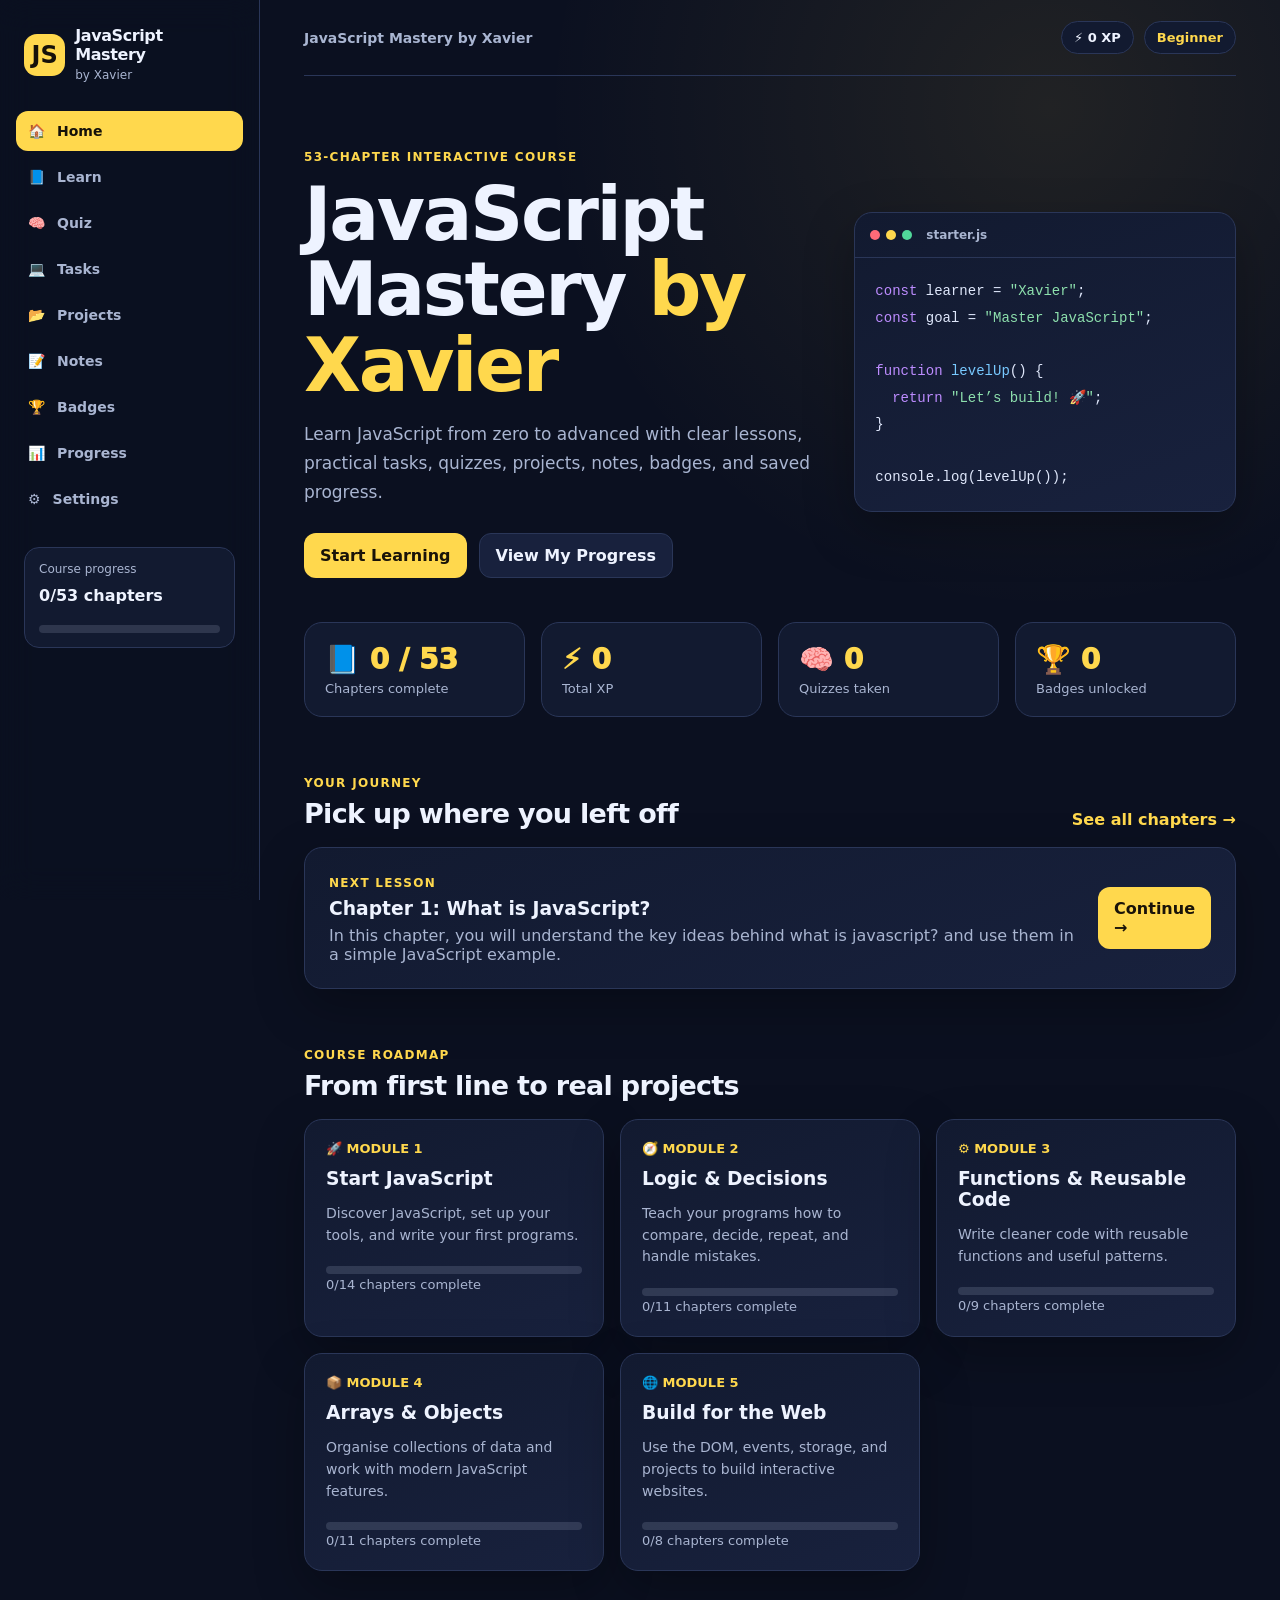
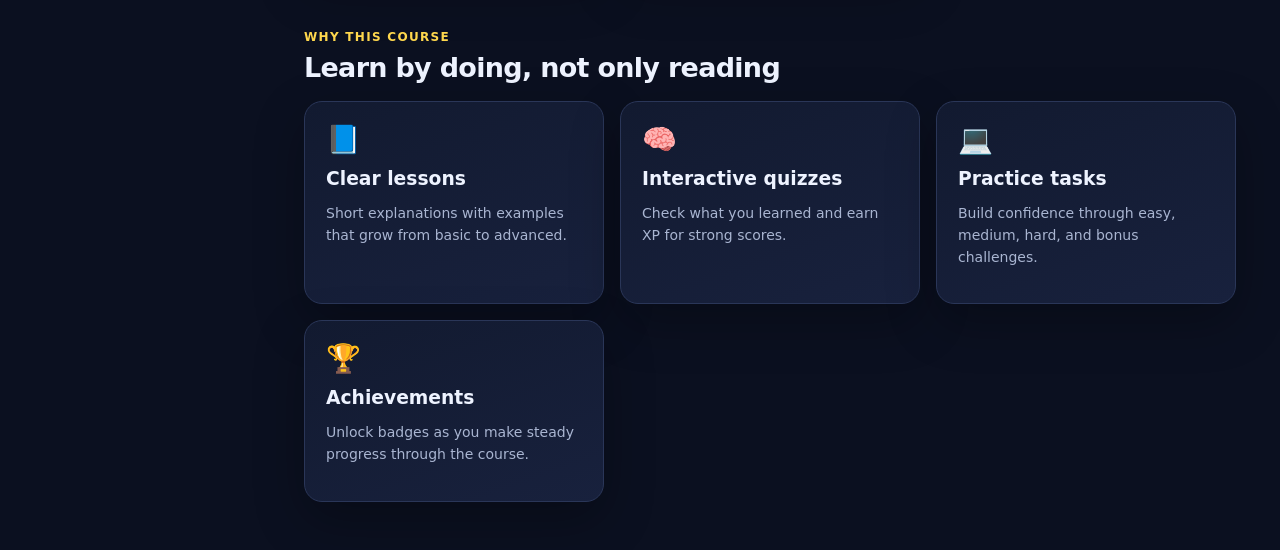
==== index.html @ aa737373 "Initial upload: JavaScript Mastery by Mr Xavier" ====
<!doctype html>
<html lang="en">
<head>
  <meta charset="utf-8" />
  <meta name="viewport" content="width=device-width, initial-scale=1" />
  <meta name="theme-color" content="#0b1020" />
  <title>JavaScript Mastery by Xavier</title>
  <link rel="stylesheet" href="css/style.css" />
<link rel="manifest" href="manifest.webmanifest"/><meta name="application-name" content="JavaScript Mastery by Xavier"/><meta name="apple-mobile-web-app-capable" content="yes"/><meta name="apple-mobile-web-app-title" content="JS Mastery"/><link rel="apple-touch-icon" href="assets/icons/icon-192.png"/></head>
<body data-page="home">
  <div class="app-shell">
    <aside class="sidebar" id="sidebar"></aside>
    <main class="main-content">
      <header class="topbar" id="topbar"></header>
      <section class="hero hero-home">
        <div>
          <span class="eyebrow">53-CHAPTER INTERACTIVE COURSE</span>
          <h1>JavaScript Mastery <span>by Xavier</span></h1>
          <p>Learn JavaScript from zero to advanced with clear lessons, practical tasks, quizzes, projects, notes, badges, and saved progress.</p>
          <div class="hero-actions">
            <a class="btn btn-primary" href="learn.html">Start Learning</a>
            <a class="btn btn-secondary" href="progress.html">View My Progress</a>
          </div>
        </div>
        <div class="hero-card code-visual" aria-label="JavaScript code illustration">
          <div class="code-top"><span></span><span></span><span></span><b>starter.js</b></div>
          <pre><code><em>const</em> learner = <strong>"Xavier"</strong>;
<em>const</em> goal = <strong>"Master JavaScript"</strong>;

<em>function</em> <mark>levelUp</mark>() {
  <em>return</em> <strong>"Let’s build! 🚀"</strong>;
}

console.log(levelUp());</code></pre>
        </div>
      </section>

      <section class="stats-grid" id="homeStats"></section>

      <section class="section-heading">
        <div><span class="eyebrow">YOUR JOURNEY</span><h2>Pick up where you left off</h2></div>
        <a class="text-link" href="learn.html">See all chapters →</a>
      </section>
      <section class="continue-card" id="continueCard"></section>

      <section class="section-heading">
        <div><span class="eyebrow">COURSE ROADMAP</span><h2>From first line to real projects</h2></div>
      </section>
      <section class="module-grid" id="moduleGrid"></section>

      <section class="section-heading">
        <div><span class="eyebrow">WHY THIS COURSE</span><h2>Learn by doing, not only reading</h2></div>
      </section>
      <section class="feature-grid">
        <article class="feature-card"><div class="feature-icon">📘</div><h3>Clear lessons</h3><p>Short explanations with examples that grow from basic to advanced.</p></article>
        <article class="feature-card"><div class="feature-icon">🧠</div><h3>Interactive quizzes</h3><p>Check what you learned and earn XP for strong scores.</p></article>
        <article class="feature-card"><div class="feature-icon">💻</div><h3>Practice tasks</h3><p>Build confidence through easy, medium, hard, and bonus challenges.</p></article>
        <article class="feature-card"><div class="feature-icon">🏆</div><h3>Achievements</h3><p>Unlock badges as you make steady progress through the course.</p></article>
      </section>
    </main>
  </div>
  <nav class="mobile-nav" id="mobileNav"></nav>
  <script src="js/course-data.js"></script>
  <script src="js/app.js"></script>
</body>
</html>
---- css/style.css ----
:root{--bg:#0b1020;--surface:#121a30;--surface-2:#18213d;--border:#2a3658;--text:#eef3ff;--muted:#a9b5d1;--accent:#ffd84d;--accent-2:#f6b400;--success:#51d89a;--danger:#ff6a78;--shadow:0 18px 50px rgba(0,0,0,.28);--radius:18px;--sidebar:260px}body.light{--bg:#f4f7fc;--surface:#fff;--surface-2:#edf2ff;--border:#d7deef;--text:#17203b;--muted:#5f6c86;--accent:#d89700;--accent-2:#a96f00;--shadow:0 18px 50px rgba(35,48,82,.12)}*{box-sizing:border-box}html{scroll-behavior:smooth}body{margin:0;background:radial-gradient(circle at 82% 5%,rgba(255,216,77,.09),transparent 22%),var(--bg);color:var(--text);font-family:Inter,ui-sans-serif,system-ui,-apple-system,BlinkMacSystemFont,"Segoe UI",sans-serif;min-height:100vh}a{color:inherit;text-decoration:none}button,input,textarea,select{font:inherit}.app-shell{display:flex;min-height:100vh}.sidebar{width:var(--sidebar);position:fixed;inset:0 auto 0 0;padding:26px 16px;border-right:1px solid var(--border);background:rgba(11,16,32,.88);backdrop-filter:blur(16px);z-index:10}body.light .sidebar{background:rgba(255,255,255,.9)}.brand{display:flex;align-items:center;gap:10px;margin:0 8px 28px}.brand-mark{height:42px;width:42px;border-radius:13px;background:var(--accent);display:grid;place-items:center;color:#15110a;font-size:24px;font-weight:900}.brand-text strong{display:block;letter-spacing:-.4px}.brand-text small{color:var(--muted);font-size:12px}.side-nav{display:grid;gap:6px}.side-nav a{display:flex;gap:12px;align-items:center;color:var(--muted);padding:12px;border-radius:12px;font-size:14px;font-weight:700}.side-nav a.active,.side-nav a:hover{color:#15110a;background:var(--accent)}.side-progress{margin:28px 8px 0;padding:14px;border:1px solid var(--border);border-radius:15px;background:var(--surface)}.side-progress p{margin:0 0 10px;font-size:12px;color:var(--muted)}.main-content{width:calc(100% - var(--sidebar));margin-left:var(--sidebar);padding:0 44px 48px;max-width:1600px}.topbar{height:76px;display:flex;justify-content:space-between;align-items:center;border-bottom:1px solid var(--border)}.topbar-left{display:flex;gap:10px;align-items:center}.menu-btn{display:none}.page-title{font-weight:800;color:var(--muted);font-size:14px}.topbar-right{display:flex;align-items:center;gap:10px}.xp-chip,.level-chip{border:1px solid var(--border);background:var(--surface);border-radius:999px;padding:8px 12px;font-size:13px;font-weight:800}.level-chip{color:var(--accent)}.hero{display:grid;grid-template-columns:1.15fr .85fr;gap:34px;align-items:center;padding:70px 0 44px}.eyebrow{color:var(--accent);font-size:12px;font-weight:900;letter-spacing:1.3px}.hero h1,.page-heading h1{font-size:clamp(38px,6vw,74px);line-height:1.02;letter-spacing:-2.4px;margin:12px 0 16px}.hero h1 span{color:var(--accent)}.hero p,.page-heading p{max-width:700px;font-size:17px;line-height:1.7;color:var(--muted)}.hero-actions{display:flex;gap:12px;flex-wrap:wrap;margin-top:26px}.btn{border:0;border-radius:12px;cursor:pointer;padding:12px 16px;font-weight:900;display:inline-flex;justify-content:center;align-items:center;gap:8px;transition:transform .15s ease,opacity .15s ease}.btn:hover{transform:translateY(-2px)}.btn-primary{background:var(--accent);color:#191309}.btn-secondary{background:var(--surface-2);border:1px solid var(--border);color:var(--text)}.btn-danger{background:var(--danger);color:#fff}.btn-disabled{background:var(--surface-2);color:var(--muted);cursor:not-allowed}.code-visual{overflow:hidden}.hero-card,.continue-card,.feature-card,.module-card,.task-card,.project-card,.notes-card,.settings-card,.badge-card,.quiz-card,.quiz-picker,.chapter-panel,.lesson-panel,.level-banner,.progress-card{background:linear-gradient(160deg,var(--surface),var(--surface-2));border:1px solid var(--border);box-shadow:var(--shadow);border-radius:var(--radius)}.code-top{display:flex;align-items:center;gap:6px;padding:15px;border-bottom:1px solid var(--border);color:var(--muted);font-size:12px}.code-top span{width:10px;height:10px;border-radius:50%;background:#ff6a78}.code-top span:nth-child(2){background:#ffd84d}.code-top span:nth-child(3){background:#51d89a}.code-top b{margin-left:8px}.code-visual pre{padding:20px;margin:0;overflow:auto;font:14px/1.9 ui-monospace,SFMono-Regular,Menlo,Consolas,monospace;color:#dfe7fb}.code-visual em{color:#bd8cff;font-style:normal}.code-visual strong{color:#8de0ad;font-weight:500}.code-visual mark{color:#78c9ff;background:none}.stats-grid{display:grid;grid-template-columns:repeat(4,1fr);gap:16px}.stat-card{padding:20px;background:var(--surface);border:1px solid var(--border);border-radius:var(--radius)}.stat-card .number{font-size:28px;font-weight:950;color:var(--accent)}.stat-card p{color:var(--muted);margin:5px 0 0;font-size:13px}.section-heading{display:flex;justify-content:space-between;align-items:end;margin:55px 0 18px;gap:12px}.section-heading h2{margin:7px 0 0;font-size:27px;letter-spacing:-.7px}.text-link{color:var(--accent);font-weight:800}.continue-card{padding:24px;display:flex;justify-content:space-between;gap:22px;align-items:center}.continue-card h3{margin:7px 0}.continue-card p{margin:0;color:var(--muted)}.module-grid,.feature-grid,.project-grid,.task-grid,.badge-grid{display:grid;grid-template-columns:repeat(3,1fr);gap:16px}.module-card,.feature-card,.project-card,.task-card,.badge-card{padding:21px}.module-card{display:block;min-height:210px}.module-number{font-size:13px;color:var(--accent);font-weight:900}.module-card h3,.feature-card h3,.project-card h3,.task-card h3,.badge-card h3{margin:12px 0 8px}.module-card p,.feature-card p,.project-card p,.task-card p,.badge-card p{color:var(--muted);font-size:14px;line-height:1.55}.module-progress{height:8px;background:rgba(169,181,209,.18);border-radius:999px;overflow:hidden;margin-top:20px}.module-progress>span,.progress-bar>span{height:100%;display:block;border-radius:inherit;background:var(--accent)}.feature-icon{font-size:28px}.page-heading{padding:46px 0 20px}.page-heading h1{font-size:clamp(34px,4.7vw,60px)}.learn-layout{display:grid;grid-template-columns:310px minmax(0,1fr);gap:18px}.chapter-panel{padding:12px;align-self:start;position:sticky;top:18px;max-height:calc(100vh - 38px);overflow:auto}.search-wrap input,.task-controls select,select,input,textarea{border:1px solid var(--border);background:var(--bg);color:var(--text);border-radius:10px;padding:11px;width:100%;outline:none}.chapter-list{display:grid;gap:5px;margin-top:12px}.chapter-item{padding:10px;border-radius:10px;cursor:pointer;color:var(--muted);font-size:13px;font-weight:700}.chapter-item:hover,.chapter-item.active{background:var(--accent);color:#181208}.chapter-item .chapter-no{font-size:11px;opacity:.75;margin-right:6px}.lesson-panel{padding:28px;min-width:0}.lesson-meta{display:flex;gap:8px;flex-wrap:wrap}.pill{font-size:12px;border:1px solid var(--border);padding:5px 9px;border-radius:999px;color:var(--muted)}.lesson-panel h1{font-size:clamp(30px,4vw,48px);margin:14px 0}.lesson-panel h2{font-size:21px;margin-top:30px}.lesson-panel p,.lesson-panel li{color:var(--muted);line-height:1.7}.lesson-panel code{background:var(--bg);padding:2px 6px;border-radius:5px;color:var(--accent)}.lesson-code{background:#0a0f1f;border:1px solid var(--border);padding:18px;border-radius:14px;overflow:auto;color:#dfe7fb;font:14px/1.8 ui-monospace,SFMono-Regular,Menlo,Consolas,monospace}.lesson-actions{display:flex;gap:10px;flex-wrap:wrap;margin-top:28px}.quiz-layout{display:grid;grid-template-columns:280px minmax(0,1fr);gap:18px}.quiz-picker{padding:12px;align-self:start}.quiz-picker button{width:100%;border:0;background:transparent;color:var(--muted);text-align:left;padding:12px;border-radius:9px;cursor:pointer;font-weight:800}.quiz-picker button.active,.quiz-picker button:hover{background:var(--accent);color:#171207}.quiz-card{padding:28px;min-height:440px}.question-count{color:var(--accent);font-weight:900}.quiz-options{display:grid;gap:11px;margin:26px 0}.quiz-option{width:100%;text-align:left;border:1px solid var(--border);background:var(--bg);padding:15px;border-radius:12px;color:var(--text);cursor:pointer;font-weight:700}.quiz-option.selected{border-color:var(--accent);background:rgba(255,216,77,.12)}.quiz-option.correct{border-color:var(--success);background:rgba(81,216,154,.12)}.quiz-option.wrong{border-color:var(--danger);background:rgba(255,106,120,.12)}.task-controls{display:flex;gap:12px;margin:18px 0}.task-controls select{max-width:250px}.task-card{display:flex;flex-direction:column}.task-top{display:flex;justify-content:space-between;gap:10px;align-items:center}.difficulty{font-size:11px;font-weight:900;padding:5px 8px;border-radius:999px;background:var(--surface-2);color:var(--accent)}.task-card .hint{display:none;margin-top:10px;padding:10px;border-radius:9px;background:rgba(255,216,77,.09);font-size:13px;color:var(--muted)}.task-card .hint.show{display:block}.task-actions{display:flex;gap:8px;flex-wrap:wrap;margin-top:auto;padding-top:16px}.project-meta{display:flex;gap:7px;flex-wrap:wrap}.project-card.done{border-color:var(--success)}.notes-card{max-width:900px;padding:26px;display:grid;gap:10px}.notes-card textarea{min-height:370px;resize:vertical;line-height:1.65}.notes-actions{display:flex;justify-content:space-between;align-items:center;gap:12px}.muted{color:var(--muted);font-size:13px}.level-banner{padding:28px;margin:10px 0 20px}.level-banner h2{margin:0 0 8px}.badge-card{position:relative}.badge-card .badge-icon{font-size:38px}.badge-card.locked{opacity:.48;filter:grayscale(1)}.badge-status{position:absolute;right:14px;top:14px;font-size:12px;font-weight:900;color:var(--accent)}.progress-summary{display:grid;grid-template-columns:repeat(4,1fr);gap:16px}.progress-card{padding:20px}.progress-card h3{margin:0;font-size:13px;color:var(--muted)}.progress-card strong{display:block;font-size:31px;margin-top:8px;color:var(--accent)}.module-progress-list{display:grid;gap:14px}.module-progress-row{padding:18px;background:var(--surface);border:1px solid var(--border);border-radius:14px}.module-progress-row .row-top{display:flex;justify-content:space-between;gap:10px;font-weight:800}.module-progress-row p{color:var(--muted);font-size:13px;margin:6px 0 13px}.settings-grid{display:grid;grid-template-columns:repeat(2,1fr);gap:18px}.settings-card{padding:24px}.settings-card h2{margin-top:0}.settings-card p{color:var(--muted);line-height:1.6}.settings-card.danger{border-color:rgba(255,106,120,.5)}.mobile-nav{display:none}.toast{position:fixed;right:20px;bottom:20px;padding:13px 16px;background:var(--accent);color:#171207;border-radius:12px;font-weight:900;box-shadow:var(--shadow);z-index:100;max-width:300px}.empty-state{padding:30px;text-align:center;color:var(--muted)}

/* Read-aloud controls */
.reader-card{margin:24px 0 30px;padding:18px;border:1px solid rgba(255,216,77,.46);background:linear-gradient(135deg,rgba(255,216,77,.14),rgba(24,33,61,.58));border-radius:16px}.reader-heading{display:flex;align-items:flex-start;justify-content:space-between;gap:14px}.reader-heading>div{display:flex;gap:12px;align-items:flex-start}.reader-icon{display:grid;place-items:center;width:42px;height:42px;border-radius:12px;background:var(--accent);font-size:20px}.reader-heading strong{font-size:17px}.reader-heading p{margin:3px 0 0;font-size:13px!important}.reader-status{font-size:12px;font-weight:800;color:var(--muted);border:1px solid var(--border);background:var(--surface);padding:7px 9px;border-radius:999px;white-space:nowrap}.reader-status.playing{color:var(--success);border-color:rgba(81,216,154,.55)}.reader-status.paused{color:var(--accent)}.reader-status.done{color:var(--success)}.reader-status.error{color:var(--danger);border-color:rgba(255,106,120,.55);white-space:normal}.reader-options{display:grid;grid-template-columns:minmax(180px,1fr) 150px;gap:12px;margin-top:16px}.reader-options label{display:grid;gap:6px;font-size:12px;font-weight:900;color:var(--muted)}.reader-options select{padding:10px}.reader-options .reader-check{grid-column:1/-1;display:flex;align-items:center;gap:9px;color:var(--text);font-weight:700}.reader-check input{width:auto;accent-color:var(--accent)}.reader-actions{display:flex;gap:10px;flex-wrap:wrap;margin-top:16px}.reader-actions button:disabled{opacity:.45;cursor:not-allowed;transform:none}

@media(max-width:1050px){:root{--sidebar:0px}.sidebar{display:none}.main-content{width:100%;margin-left:0;padding:0 24px 90px}.menu-btn{display:block}.hero{grid-template-columns:1fr}.stats-grid,.progress-summary{grid-template-columns:repeat(2,1fr)}.module-grid,.feature-grid,.project-grid,.task-grid,.badge-grid{grid-template-columns:repeat(2,1fr)}.mobile-nav{position:fixed;display:flex;justify-content:space-around;gap:4px;bottom:0;left:0;right:0;padding:8px 7px max(8px,env(safe-area-inset-bottom));background:rgba(11,16,32,.96);backdrop-filter:blur(12px);border-top:1px solid var(--border);z-index:40}.mobile-nav a{font-size:11px;color:var(--muted);display:grid;place-items:center;gap:3px;font-weight:800;padding:4px 7px;border-radius:9px}.mobile-nav a.active{color:#181208;background:var(--accent)}body.light .mobile-nav{background:rgba(255,255,255,.96)}}
@media(max-width:760px){.reader-heading{display:grid;gap:10px}.reader-status{white-space:normal;width:max-content}.reader-options{grid-template-columns:1fr}.reader-options .reader-check{grid-column:auto}.reader-actions .btn{flex:1;min-width:110px}.main-content{padding:0 15px 92px}.topbar{height:65px}.topbar-right .level-chip{display:none}.hero{padding:38px 0 26px;gap:25px}.hero h1,.page-heading h1{letter-spacing:-1.6px}.hero p,.page-heading p{font-size:15px}.stats-grid,.progress-summary,.module-grid,.feature-grid,.project-grid,.task-grid,.badge-grid,.settings-grid{grid-template-columns:1fr}.continue-card{display:block}.continue-card .btn{margin-top:15px}.section-heading{margin-top:38px}.learn-layout,.quiz-layout{grid-template-columns:1fr}.chapter-panel{position:static;max-height:none}.chapter-list{max-height:210px;overflow:auto}.lesson-panel,.quiz-card{padding:20px}.task-controls{display:grid;grid-template-columns:1fr}.task-controls select{max-width:none}.page-heading{padding-top:31px}.hero-card{min-width:0}.code-visual pre{font-size:12px}.notes-card{padding:18px}.topbar-right .xp-chip{font-size:12px}.section-heading h2{font-size:23px}.quiz-picker{max-height:200px;overflow:auto}.mobile-nav a:nth-child(n+6){display:none}}
@media(min-width:1600px){.main-content{padding-left:70px;padding-right:70px}.hero{min-height:500px}}@media(prefers-reduced-motion:reduce){*{scroll-behavior:auto!important;transition:none!important}}
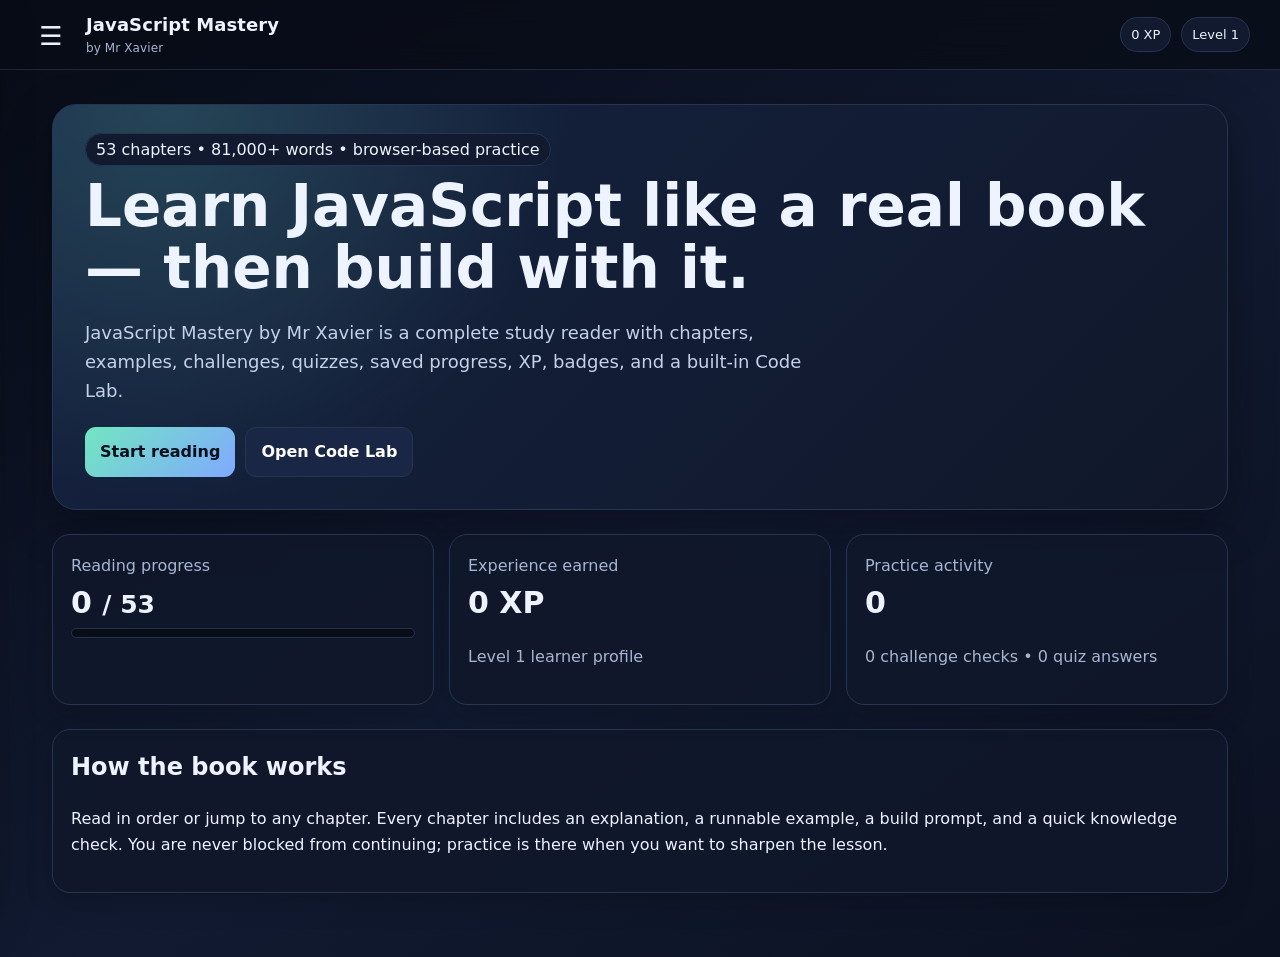
==== commit e793f89f: "Upgrade to full 53 chapter JavaScript book" ====
--- a/index.html
+++ b/index.html
@@ -1,66 +1,40 @@
 <!doctype html>
 <html lang="en">
 <head>
-  <meta charset="utf-8" />
-  <meta name="viewport" content="width=device-width, initial-scale=1" />
-  <meta name="theme-color" content="#0b1020" />
-  <title>JavaScript Mastery by Xavier</title>
-  <link rel="stylesheet" href="css/style.css" />
-<link rel="manifest" href="manifest.webmanifest"/><meta name="application-name" content="JavaScript Mastery by Xavier"/><meta name="apple-mobile-web-app-capable" content="yes"/><meta name="apple-mobile-web-app-title" content="JS Mastery"/><link rel="apple-touch-icon" href="assets/icons/icon-192.png"/></head>
-<body data-page="home">
-  <div class="app-shell">
-    <aside class="sidebar" id="sidebar"></aside>
-    <main class="main-content">
-      <header class="topbar" id="topbar"></header>
-      <section class="hero hero-home">
-        <div>
-          <span class="eyebrow">53-CHAPTER INTERACTIVE COURSE</span>
-          <h1>JavaScript Mastery <span>by Xavier</span></h1>
-          <p>Learn JavaScript from zero to advanced with clear lessons, practical tasks, quizzes, projects, notes, badges, and saved progress.</p>
-          <div class="hero-actions">
-            <a class="btn btn-primary" href="learn.html">Start Learning</a>
-            <a class="btn btn-secondary" href="progress.html">View My Progress</a>
-          </div>
-        </div>
-        <div class="hero-card code-visual" aria-label="JavaScript code illustration">
-          <div class="code-top"><span></span><span></span><span></span><b>starter.js</b></div>
-          <pre><code><em>const</em> learner = <strong>"Xavier"</strong>;
-<em>const</em> goal = <strong>"Master JavaScript"</strong>;
-
-<em>function</em> <mark>levelUp</mark>() {
-  <em>return</em> <strong>"Let’s build! 🚀"</strong>;
-}
-
-console.log(levelUp());</code></pre>
-        </div>
-      </section>
-
-      <section class="stats-grid" id="homeStats"></section>
-
-      <section class="section-heading">
-        <div><span class="eyebrow">YOUR JOURNEY</span><h2>Pick up where you left off</h2></div>
-        <a class="text-link" href="learn.html">See all chapters →</a>
-      </section>
-      <section class="continue-card" id="continueCard"></section>
-
-      <section class="section-heading">
-        <div><span class="eyebrow">COURSE ROADMAP</span><h2>From first line to real projects</h2></div>
-      </section>
-      <section class="module-grid" id="moduleGrid"></section>
-
-      <section class="section-heading">
-        <div><span class="eyebrow">WHY THIS COURSE</span><h2>Learn by doing, not only reading</h2></div>
-      </section>
-      <section class="feature-grid">
-        <article class="feature-card"><div class="feature-icon">📘</div><h3>Clear lessons</h3><p>Short explanations with examples that grow from basic to advanced.</p></article>
-        <article class="feature-card"><div class="feature-icon">🧠</div><h3>Interactive quizzes</h3><p>Check what you learned and earn XP for strong scores.</p></article>
-        <article class="feature-card"><div class="feature-icon">💻</div><h3>Practice tasks</h3><p>Build confidence through easy, medium, hard, and bonus challenges.</p></article>
-        <article class="feature-card"><div class="feature-icon">🏆</div><h3>Achievements</h3><p>Unlock badges as you make steady progress through the course.</p></article>
-      </section>
+  <meta charset="utf-8">
+  <meta name="viewport" content="width=device-width,initial-scale=1">
+  <meta name="theme-color" content="#0b1020">
+  <title>JavaScript Mastery by Mr Xavier</title>
+  <link rel="manifest" href="manifest.webmanifest">
+  <link rel="stylesheet" href="css/styles.css">
+</head>
+<body>
+  <div id="app-shell">
+    <aside id="sidebar" class="sidebar" aria-label="Navigation">
+      <div class="side-head"><div class="brand-mark">JS</div><div><strong>JavaScript Mastery</strong><small>by Mr Xavier</small></div><button class="icon-btn close-side" data-close-sidebar aria-label="Close menu">×</button></div>
+      <nav id="nav">
+        <button data-view="home">⌂ <span>Home</span></button>
+        <button data-view="learn">▤ <span>Learn</span></button>
+        <button data-view="tasks">✓ <span>Tasks</span></button>
+        <button data-view="quizzes">? <span>Quizzes</span></button>
+        <button data-view="lab">⌘ <span>Code Lab</span></button>
+        <button data-view="progress">◔ <span>Progress</span></button>
+        <button data-view="badges">★ <span>Badges</span></button>
+        <button data-view="settings">⚙ <span>Settings</span></button>
+      </nav>
+      <div class="side-foot"><span id="side-xp">0 XP</span><span id="side-read">0/53 read</span></div>
+    </aside>
+    <div id="scrim" data-close-sidebar></div>
+    <main>
+      <header class="topbar">
+        <button id="menu-button" class="icon-btn menu-btn" aria-label="Open navigation">☰</button>
+        <a href="#home" class="top-brand">JavaScript Mastery <span>by Mr Xavier</span></a>
+        <div class="top-stats"><span id="header-xp">0 XP</span><span id="header-level">Level 1</span></div>
+      </header>
+      <section id="view" class="view"></section>
     </main>
   </div>
-  <nav class="mobile-nav" id="mobileNav"></nav>
-  <script src="js/course-data.js"></script>
-  <script src="js/app.js"></script>
+  <script src="js/chapters.js"></script>
+  <script src="js/app.js"></script><script>if("serviceWorker" in navigator) navigator.serviceWorker.register("./service-worker.js");</script>
 </body>
 </html>
--- a/css/styles.css
+++ b/css/styles.css
@@ -0,0 +1,3 @@
+
+:root{--bg:#090d18;--panel:#10172a;--panel2:#151f36;--line:#273452;--text:#edf3ff;--muted:#a7b5d3;--accent:#72e6c1;--accent2:#80a9ff;--danger:#ff7a92;--shadow:0 16px 45px rgba(0,0,0,.34)}
+*{box-sizing:border-box}html{scroll-behavior:smooth}body{margin:0;background:linear-gradient(145deg,#080c17,#111a31 55%,#0b1120);color:var(--text);font:16px/1.62 Inter,ui-sans-serif,system-ui,-apple-system,Segoe UI,Roboto,Arial,sans-serif;min-height:100vh}button,input,textarea,select{font:inherit}button{color:inherit}.sidebar{position:fixed;z-index:30;left:0;top:0;bottom:0;width:292px;padding:18px 14px;background:rgba(12,18,34,.98);border-right:1px solid var(--line);box-shadow:var(--shadow);transform:translateX(-105%);transition:transform .24s ease}.sidebar.open{transform:translateX(0)}#scrim{position:fixed;inset:0;background:rgba(0,0,0,.55);z-index:20;opacity:0;pointer-events:none;transition:.2s}#scrim.show{opacity:1;pointer-events:auto}main{min-height:100vh}.topbar{height:70px;display:flex;align-items:center;gap:14px;padding:0 max(18px,calc((100vw - 1220px)/2));border-bottom:1px solid rgba(135,159,211,.18);position:sticky;top:0;z-index:10;background:rgba(9,13,24,.82);backdrop-filter:blur(14px)}.icon-btn{border:0;background:transparent;cursor:pointer;border-radius:12px;width:42px;height:42px;font-size:25px;display:grid;place-items:center}.icon-btn:hover{background:#1c2947}.menu-btn{font-size:26px}.top-brand{font-weight:800;font-size:18px;text-decoration:none;color:var(--text);letter-spacing:.1px}.top-brand span,.side-head small{display:block;font-size:12px;color:var(--muted);font-weight:500}.top-stats{margin-left:auto;display:flex;gap:10px;font-size:13px}.top-stats span,.pill{padding:6px 10px;border:1px solid var(--line);background:#111a2e;border-radius:999px}.view{max-width:1220px;margin:0 auto;padding:34px 22px 64px}.side-head{display:flex;align-items:center;gap:10px;padding:4px 4px 20px;border-bottom:1px solid var(--line)}.brand-mark{display:grid;place-items:center;width:40px;height:40px;border-radius:12px;background:linear-gradient(145deg,var(--accent2),var(--accent));color:#06111d;font-weight:1000}.close-side{margin-left:auto}nav{display:grid;gap:6px;padding:18px 0}nav button{border:0;background:transparent;padding:12px;border-radius:10px;text-align:left;cursor:pointer;font-weight:700;color:#dbe6ff}nav button:hover,nav button.active{background:linear-gradient(90deg,rgba(114,230,193,.18),rgba(128,169,255,.12));color:white}.side-foot{position:absolute;left:18px;right:18px;bottom:18px;display:flex;justify-content:space-between;color:var(--muted);font-size:12px}.hero{padding:32px;border-radius:24px;background:radial-gradient(circle at 10% 0%,rgba(114,230,193,.18),transparent 35%),linear-gradient(135deg,#152342,#101729);border:1px solid var(--line);box-shadow:var(--shadow)}.hero h1{font-size:clamp(30px,5vw,58px);line-height:1.08;margin:.2em 0}.hero p{max-width:760px;color:#c4d1e9;font-size:18px}.hero-actions,.button-row{display:flex;gap:10px;flex-wrap:wrap;margin-top:22px}.btn{border:1px solid var(--line);background:#1a2645;color:#fff;padding:11px 15px;border-radius:11px;cursor:pointer;font-weight:750}.btn:hover{filter:brightness(1.12)}.btn.primary{border:0;background:linear-gradient(135deg,var(--accent),var(--accent2));color:#07101c}.btn.warn{background:#3a2030;border-color:#6b3951}.grid{display:grid;grid-template-columns:repeat(auto-fit,minmax(225px,1fr));gap:15px;margin-top:24px}.card{background:rgba(16,23,42,.84);border:1px solid var(--line);border-radius:18px;padding:18px;box-shadow:0 10px 28px rgba(0,0,0,.16)}.card h2,.card h3{margin-top:0}.stat{font-size:30px;font-weight:900}.muted{color:var(--muted)}.section-title{font-size:28px;margin:0 0 4px}.chapter-list{display:grid;grid-template-columns:repeat(auto-fit,minmax(265px,1fr));gap:12px}.chapter-card{padding:16px;border:1px solid var(--line);background:#10182c;border-radius:16px;cursor:pointer;text-align:left;color:var(--text)}.chapter-card:hover{transform:translateY(-2px);border-color:#6686c9}.chapter-card .tiny{color:var(--muted);font-size:13px}.chapter-card.read{border-color:#4cae91;background:linear-gradient(145deg,#112b2c,#112039)}.reader-layout{display:grid;grid-template-columns:minmax(0,1fr) 280px;gap:20px}.article{background:rgba(16,23,42,.88);border:1px solid var(--line);border-radius:20px;padding:clamp(20px,4vw,42px)}.article h1{font-size:clamp(28px,4vw,44px);line-height:1.18;margin:0 0 8px}.article h3{margin-top:34px;color:#bcd0ff}.article p{color:#d7e1f3;white-space:pre-line}.article code,.output{font-family:ui-monospace,SFMono-Regular,Menlo,Consolas,monospace}.article pre{overflow:auto;padding:16px;border-radius:14px;background:#070b14;border:1px solid #253653;color:#b8ffdf}.reader-aside{position:sticky;top:90px;height:max-content}.progressbar{height:10px;background:#080d17;border-radius:999px;overflow:hidden;border:1px solid #243250}.progressbar i{display:block;height:100%;background:linear-gradient(90deg,var(--accent),var(--accent2));border-radius:inherit}.challenge{margin-top:28px;border:1px solid #38537d;border-radius:16px;padding:18px;background:linear-gradient(145deg,#11213a,#10192b)}.editor{min-height:170px;width:100%;resize:vertical;background:#070b14;color:#d7ffe9;border:1px solid #304669;border-radius:12px;padding:14px;font:14px/1.55 ui-monospace,SFMono-Regular,Menlo,Consolas,monospace}.output{margin-top:10px;min-height:66px;padding:13px;white-space:pre-wrap;background:#070b14;border:1px solid #263654;border-radius:12px;color:#c5d4ee}.good{color:var(--accent)}.bad{color:var(--danger)}.quiz-option{display:block;width:100%;text-align:left;border:1px solid var(--line);background:#121c31;border-radius:10px;padding:10px;margin:8px 0;cursor:pointer}.quiz-option:hover{background:#1a2743}.lab-grid{display:grid;grid-template-columns:minmax(0,1fr) minmax(250px,.65fr);gap:18px}.lab-help ul{padding-left:20px}.notice{padding:13px;border-left:3px solid var(--accent2);background:#111d36;border-radius:10px;color:#c8d7f5}.badge{padding:14px;border-radius:16px;border:1px solid var(--line);background:#101b31}.badge.locked{opacity:.52;filter:grayscale(.7)}.settings-row{display:flex;align-items:center;justify-content:space-between;gap:12px;padding:12px 0;border-bottom:1px solid var(--line)}@media(max-width:800px){.view{padding:22px 14px 48px}.topbar{padding:0 14px}.top-stats span:last-child{display:none}.reader-layout,.lab-grid{grid-template-columns:1fr}.reader-aside{position:static}.hero{padding:24px}.article{padding:22px}}
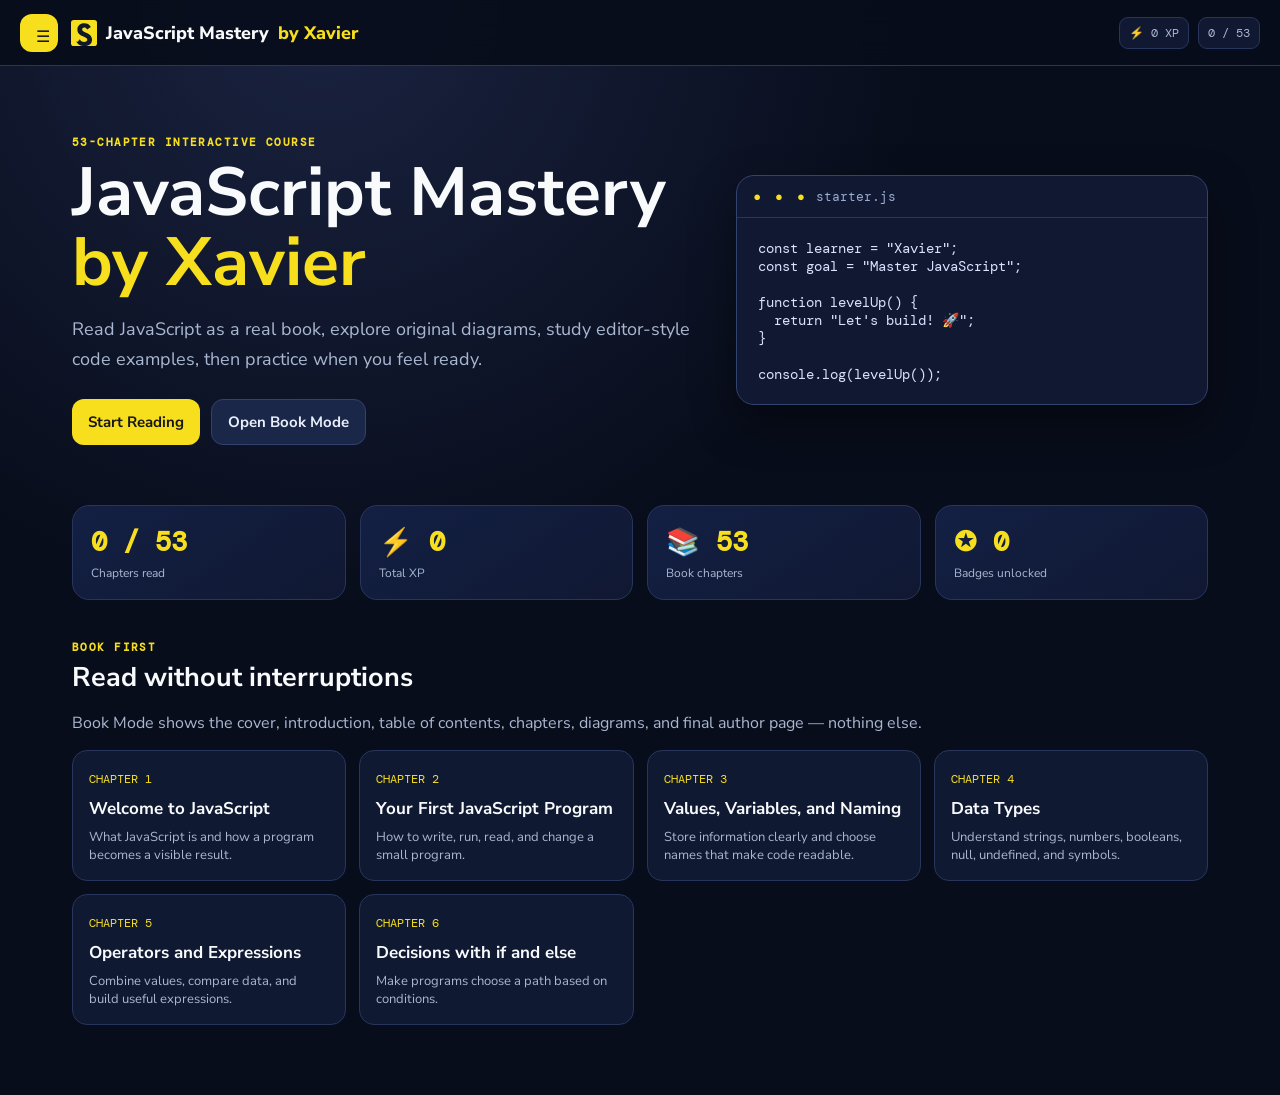
==== commit ec137904: "Upgrade to pretty JavaScript book edition with sounds and diagrams" ====
--- a/index.html
+++ b/index.html
@@ -3,38 +3,33 @@
 <head>
   <meta charset="utf-8">
   <meta name="viewport" content="width=device-width,initial-scale=1">
-  <meta name="theme-color" content="#0b1020">
-  <title>JavaScript Mastery by Mr Xavier</title>
+  <meta name="theme-color" content="#f7df1e">
+  <meta name="description" content="JavaScript Mastery by Xavier — a 53-chapter interactive JavaScript book.">
+  <link rel="icon" href="assets/icons/favicon.svg" type="image/svg+xml">
   <link rel="manifest" href="manifest.webmanifest">
   <link rel="stylesheet" href="css/styles.css">
+  <title>JavaScript Mastery by Xavier</title>
 </head>
 <body>
-  <div id="app-shell">
-    <aside id="sidebar" class="sidebar" aria-label="Navigation">
-      <div class="side-head"><div class="brand-mark">JS</div><div><strong>JavaScript Mastery</strong><small>by Mr Xavier</small></div><button class="icon-btn close-side" data-close-sidebar aria-label="Close menu">×</button></div>
-      <nav id="nav">
-        <button data-view="home">⌂ <span>Home</span></button>
-        <button data-view="learn">▤ <span>Learn</span></button>
-        <button data-view="tasks">✓ <span>Tasks</span></button>
-        <button data-view="quizzes">? <span>Quizzes</span></button>
-        <button data-view="lab">⌘ <span>Code Lab</span></button>
-        <button data-view="progress">◔ <span>Progress</span></button>
-        <button data-view="badges">★ <span>Badges</span></button>
-        <button data-view="settings">⚙ <span>Settings</span></button>
-      </nav>
-      <div class="side-foot"><span id="side-xp">0 XP</span><span id="side-read">0/53 read</span></div>
-    </aside>
-    <div id="scrim" data-close-sidebar></div>
-    <main>
-      <header class="topbar">
-        <button id="menu-button" class="icon-btn menu-btn" aria-label="Open navigation">☰</button>
-        <a href="#home" class="top-brand">JavaScript Mastery <span>by Mr Xavier</span></a>
-        <div class="top-stats"><span id="header-xp">0 XP</span><span id="header-level">Level 1</span></div>
-      </header>
-      <section id="view" class="view"></section>
-    </main>
-  </div>
-  <script src="js/chapters.js"></script>
-  <script src="js/app.js"></script><script>if("serviceWorker" in navigator) navigator.serviceWorker.register("./service-worker.js");</script>
+  <div id="splash" class="splash"><img src="assets/icons/javascript.svg" alt=""><strong>JavaScript Mastery</strong><span>Opening the book…</span></div>
+  <aside id="sidebar" class="sidebar" aria-label="Site navigation">
+    <div class="sidebar-brand"><img src="assets/icons/javascript.svg" alt=""><span>JS Mastery</span><button id="closeMenu" aria-label="Close menu">×</button></div>
+    <nav>
+      <button data-route="home">⌂ <span>Home</span></button>
+      <button data-route="book">▤ <span>Read the Book</span></button>
+      <button data-route="learn">✦ <span>Learn & Practice</span></button>
+      <button data-route="codelab">▸ <span>Code Lab</span></button>
+      <button data-route="progress">◔ <span>Progress</span></button>
+      <button data-route="badges">✪ <span>Badges</span></button>
+      <button data-route="author">✎ <span>About Xavier</span></button>
+      <button id="printBook">⎙ <span>Print Book</span></button>
+      <button data-route="settings">⚙ <span>Settings</span></button>
+    </nav>
+    <p class="sidebar-note">53 chapters · original interactive book</p>
+  </aside>
+  <div id="overlay" class="overlay"></div>
+  <header class="topbar"><button id="openMenu" class="icon-btn" aria-label="Open menu">☰</button><a href="#home" class="brand"><img src="assets/icons/javascript.svg" alt=""> JavaScript Mastery <em>by Xavier</em></a><div class="top-stats"><span id="xpStat">⚡ 0 XP</span><span id="readStat">0 / 53</span></div></header>
+  <main id="app"></main>
+  <script type="module" src="js/app.js"></script>
 </body>
-</html>
+</html>
--- a/css/styles.css
+++ b/css/styles.css
@@ -1,3 +1,2 @@
-
-:root{--bg:#090d18;--panel:#10172a;--panel2:#151f36;--line:#273452;--text:#edf3ff;--muted:#a7b5d3;--accent:#72e6c1;--accent2:#80a9ff;--danger:#ff7a92;--shadow:0 16px 45px rgba(0,0,0,.34)}
-*{box-sizing:border-box}html{scroll-behavior:smooth}body{margin:0;background:linear-gradient(145deg,#080c17,#111a31 55%,#0b1120);color:var(--text);font:16px/1.62 Inter,ui-sans-serif,system-ui,-apple-system,Segoe UI,Roboto,Arial,sans-serif;min-height:100vh}button,input,textarea,select{font:inherit}button{color:inherit}.sidebar{position:fixed;z-index:30;left:0;top:0;bottom:0;width:292px;padding:18px 14px;background:rgba(12,18,34,.98);border-right:1px solid var(--line);box-shadow:var(--shadow);transform:translateX(-105%);transition:transform .24s ease}.sidebar.open{transform:translateX(0)}#scrim{position:fixed;inset:0;background:rgba(0,0,0,.55);z-index:20;opacity:0;pointer-events:none;transition:.2s}#scrim.show{opacity:1;pointer-events:auto}main{min-height:100vh}.topbar{height:70px;display:flex;align-items:center;gap:14px;padding:0 max(18px,calc((100vw - 1220px)/2));border-bottom:1px solid rgba(135,159,211,.18);position:sticky;top:0;z-index:10;background:rgba(9,13,24,.82);backdrop-filter:blur(14px)}.icon-btn{border:0;background:transparent;cursor:pointer;border-radius:12px;width:42px;height:42px;font-size:25px;display:grid;place-items:center}.icon-btn:hover{background:#1c2947}.menu-btn{font-size:26px}.top-brand{font-weight:800;font-size:18px;text-decoration:none;color:var(--text);letter-spacing:.1px}.top-brand span,.side-head small{display:block;font-size:12px;color:var(--muted);font-weight:500}.top-stats{margin-left:auto;display:flex;gap:10px;font-size:13px}.top-stats span,.pill{padding:6px 10px;border:1px solid var(--line);background:#111a2e;border-radius:999px}.view{max-width:1220px;margin:0 auto;padding:34px 22px 64px}.side-head{display:flex;align-items:center;gap:10px;padding:4px 4px 20px;border-bottom:1px solid var(--line)}.brand-mark{display:grid;place-items:center;width:40px;height:40px;border-radius:12px;background:linear-gradient(145deg,var(--accent2),var(--accent));color:#06111d;font-weight:1000}.close-side{margin-left:auto}nav{display:grid;gap:6px;padding:18px 0}nav button{border:0;background:transparent;padding:12px;border-radius:10px;text-align:left;cursor:pointer;font-weight:700;color:#dbe6ff}nav button:hover,nav button.active{background:linear-gradient(90deg,rgba(114,230,193,.18),rgba(128,169,255,.12));color:white}.side-foot{position:absolute;left:18px;right:18px;bottom:18px;display:flex;justify-content:space-between;color:var(--muted);font-size:12px}.hero{padding:32px;border-radius:24px;background:radial-gradient(circle at 10% 0%,rgba(114,230,193,.18),transparent 35%),linear-gradient(135deg,#152342,#101729);border:1px solid var(--line);box-shadow:var(--shadow)}.hero h1{font-size:clamp(30px,5vw,58px);line-height:1.08;margin:.2em 0}.hero p{max-width:760px;color:#c4d1e9;font-size:18px}.hero-actions,.button-row{display:flex;gap:10px;flex-wrap:wrap;margin-top:22px}.btn{border:1px solid var(--line);background:#1a2645;color:#fff;padding:11px 15px;border-radius:11px;cursor:pointer;font-weight:750}.btn:hover{filter:brightness(1.12)}.btn.primary{border:0;background:linear-gradient(135deg,var(--accent),var(--accent2));color:#07101c}.btn.warn{background:#3a2030;border-color:#6b3951}.grid{display:grid;grid-template-columns:repeat(auto-fit,minmax(225px,1fr));gap:15px;margin-top:24px}.card{background:rgba(16,23,42,.84);border:1px solid var(--line);border-radius:18px;padding:18px;box-shadow:0 10px 28px rgba(0,0,0,.16)}.card h2,.card h3{margin-top:0}.stat{font-size:30px;font-weight:900}.muted{color:var(--muted)}.section-title{font-size:28px;margin:0 0 4px}.chapter-list{display:grid;grid-template-columns:repeat(auto-fit,minmax(265px,1fr));gap:12px}.chapter-card{padding:16px;border:1px solid var(--line);background:#10182c;border-radius:16px;cursor:pointer;text-align:left;color:var(--text)}.chapter-card:hover{transform:translateY(-2px);border-color:#6686c9}.chapter-card .tiny{color:var(--muted);font-size:13px}.chapter-card.read{border-color:#4cae91;background:linear-gradient(145deg,#112b2c,#112039)}.reader-layout{display:grid;grid-template-columns:minmax(0,1fr) 280px;gap:20px}.article{background:rgba(16,23,42,.88);border:1px solid var(--line);border-radius:20px;padding:clamp(20px,4vw,42px)}.article h1{font-size:clamp(28px,4vw,44px);line-height:1.18;margin:0 0 8px}.article h3{margin-top:34px;color:#bcd0ff}.article p{color:#d7e1f3;white-space:pre-line}.article code,.output{font-family:ui-monospace,SFMono-Regular,Menlo,Consolas,monospace}.article pre{overflow:auto;padding:16px;border-radius:14px;background:#070b14;border:1px solid #253653;color:#b8ffdf}.reader-aside{position:sticky;top:90px;height:max-content}.progressbar{height:10px;background:#080d17;border-radius:999px;overflow:hidden;border:1px solid #243250}.progressbar i{display:block;height:100%;background:linear-gradient(90deg,var(--accent),var(--accent2));border-radius:inherit}.challenge{margin-top:28px;border:1px solid #38537d;border-radius:16px;padding:18px;background:linear-gradient(145deg,#11213a,#10192b)}.editor{min-height:170px;width:100%;resize:vertical;background:#070b14;color:#d7ffe9;border:1px solid #304669;border-radius:12px;padding:14px;font:14px/1.55 ui-monospace,SFMono-Regular,Menlo,Consolas,monospace}.output{margin-top:10px;min-height:66px;padding:13px;white-space:pre-wrap;background:#070b14;border:1px solid #263654;border-radius:12px;color:#c5d4ee}.good{color:var(--accent)}.bad{color:var(--danger)}.quiz-option{display:block;width:100%;text-align:left;border:1px solid var(--line);background:#121c31;border-radius:10px;padding:10px;margin:8px 0;cursor:pointer}.quiz-option:hover{background:#1a2743}.lab-grid{display:grid;grid-template-columns:minmax(0,1fr) minmax(250px,.65fr);gap:18px}.lab-help ul{padding-left:20px}.notice{padding:13px;border-left:3px solid var(--accent2);background:#111d36;border-radius:10px;color:#c8d7f5}.badge{padding:14px;border-radius:16px;border:1px solid var(--line);background:#101b31}.badge.locked{opacity:.52;filter:grayscale(.7)}.settings-row{display:flex;align-items:center;justify-content:space-between;gap:12px;padding:12px 0;border-bottom:1px solid var(--line)}@media(max-width:800px){.view{padding:22px 14px 48px}.topbar{padding:0 14px}.top-stats span:last-child{display:none}.reader-layout,.lab-grid{grid-template-columns:1fr}.reader-aside{position:static}.hero{padding:24px}.article{padding:22px}}
+@import url('https://fonts.googleapis.com/css2?family=DM+Mono:wght@400;500&family=Nunito+Sans:wght@400;600;700;800&display=swap');
+:root{--bg:#080d1b;--panel:#111a33;--panel2:#172344;--ink:#f8fafc;--muted:#a9b7d0;--yellow:#f7df1e;--line:#28365e;--ok:#7ee787;--bad:#ff7b72;--shadow:0 18px 45px #0006}*{box-sizing:border-box}html{scroll-behavior:smooth}body{margin:0;background:radial-gradient(circle at 25% 0,#1a2341 0,#080d1b 42%);color:var(--ink);font-family:'Nunito Sans',system-ui,sans-serif;min-height:100vh}.topbar{height:66px;position:sticky;top:0;z-index:10;display:flex;align-items:center;gap:13px;padding:0 20px;background:#080d1bee;border-bottom:1px solid var(--line);backdrop-filter:blur(14px)}.icon-btn,.topbar button{font:inherit}.icon-btn{border:0;color:#101827;background:var(--yellow);width:38px;height:38px;border-radius:12px;font-size:22px;cursor:pointer}.brand{color:var(--ink);font-size:18px;font-weight:800;text-decoration:none;display:flex;align-items:center;gap:9px}.brand img{width:26px}.brand em{color:var(--yellow);font-style:normal}.top-stats{margin-left:auto;display:flex;gap:9px;color:var(--muted);font-family:'DM Mono',monospace;font-size:12px}.top-stats span{background:#101832;border:1px solid var(--line);padding:7px 9px;border-radius:9px}.sidebar{position:fixed;inset:0 auto 0 0;width:286px;transform:translateX(-105%);z-index:30;background:#0b1125;border-right:1px solid var(--line);transition:.28s ease;padding:18px}.sidebar.open{transform:translateX(0)}.overlay{position:fixed;inset:0;background:#0008;z-index:25;opacity:0;pointer-events:none;transition:.25s}.overlay.show{opacity:1;pointer-events:auto}.sidebar-brand{display:flex;align-items:center;gap:10px;font-weight:800;font-size:18px;padding-bottom:22px}.sidebar-brand img{width:36px}.sidebar-brand button{margin-left:auto;border:0;background:transparent;color:white;font-size:30px;cursor:pointer}.sidebar nav{display:grid;gap:6px}.sidebar nav button{border:1px solid transparent;background:transparent;color:#d9e2f3;text-align:left;padding:12px;border-radius:11px;font:600 15px 'Nunito Sans';cursor:pointer}.sidebar nav button:hover{background:#192443;border-color:#34446d;color:var(--yellow);transform:translateX(3px)}.sidebar-note{position:absolute;bottom:12px;color:#7384a9;font-size:12px}main{max-width:1180px;margin:auto;padding:34px 22px 70px}.hero{display:grid;grid-template-columns:1.15fr .85fr;gap:26px;align-items:center;min-height:380px}.eyebrow{letter-spacing:.13em;color:var(--yellow);font:700 11px 'DM Mono';text-transform:uppercase}.hero h1{font-size:clamp(37px,6vw,68px);line-height:1.02;margin:9px 0}.hero h1 span{color:var(--yellow)}.hero p{max-width:620px;color:var(--muted);font-size:18px;line-height:1.65}.buttons{display:flex;gap:11px;flex-wrap:wrap;margin-top:24px}button,.btn{border:0;border-radius:12px;padding:12px 16px;font:700 15px 'Nunito Sans';cursor:pointer;transition:transform .16s,filter .16s,box-shadow .16s}.btn-primary{background:var(--yellow);color:#171717}.btn-secondary{background:#1b2748;border:1px solid #31426e;color:#e8eefb}.btn:hover,button:hover{transform:translateY(-2px);filter:brightness(1.06);box-shadow:0 9px 20px #0004}.code-window{background:#101832;border:1px solid #33436f;border-radius:18px;overflow:hidden;box-shadow:var(--shadow)}.code-head{padding:12px 16px;border-bottom:1px solid var(--line);color:#9aacd1;font:13px 'DM Mono'}.dots{color:#f7df1e;letter-spacing:3px}.code-window pre,.codeblock pre{margin:0;padding:21px;white-space:pre-wrap;line-height:1.7;font:14px 'DM Mono';color:#d9e3ff}.grid{display:grid;grid-template-columns:repeat(4,1fr);gap:14px;margin:25px 0}.card{background:linear-gradient(145deg,#132044,#101832);border:1px solid var(--line);border-radius:17px;padding:18px}.metric{font:800 27px 'DM Mono';color:var(--yellow)}.metric small{display:block;color:var(--muted);font:12px 'Nunito Sans';margin-top:6px}.section-title{margin-top:40px}.section-title h2{font-size:27px;margin:5px 0}.section-title p{color:var(--muted)}.chapter-grid{display:grid;grid-template-columns:repeat(auto-fill,minmax(240px,1fr));gap:13px}.chapter-card{background:#101932;border:1px solid var(--line);padding:16px;border-radius:15px;cursor:pointer}.chapter-card:hover{border-color:var(--yellow)}.chapter-card b{color:var(--yellow);font:12px 'DM Mono'}.chapter-card h3{margin:8px 0;font-size:17px}.chapter-card p{color:var(--muted);font-size:13px;margin:0}.book-shell{max-width:900px;margin:auto}.book-cover{min-height:490px;padding:70px 52px;border-radius:24px;background:linear-gradient(135deg,#10182f,#27315a);border:1px solid #445787;display:flex;flex-direction:column;justify-content:center;box-shadow:var(--shadow)}.book-cover img{width:78px}.book-cover h1{font-size:54px;margin:20px 0 10px}.book-cover p{color:#d9e2f3;max-width:600px;line-height:1.65}.toc{columns:2;gap:30px;padding:20px}.toc button{display:block;width:100%;background:none;color:var(--ink);text-align:left;padding:7px 0;border-radius:0;border-bottom:1px dashed #33446d;font-weight:600}.toc button:hover{color:var(--yellow);box-shadow:none}.chapter{background:#fbfbf8;color:#172033;border-radius:22px;padding:clamp(22px,5vw,66px);box-shadow:var(--shadow)}.chapter .chapter-meta{color:#6c5d00;font:12px 'DM Mono';text-transform:uppercase;letter-spacing:.1em}.chapter h1{font-size:clamp(34px,5vw,53px);line-height:1.05;margin:12px 0}.chapter .lead{font-size:20px;line-height:1.6;color:#41506b}.chapter h2{margin-top:48px;font-size:28px}.chapter p{line-height:1.82;font-size:17px;color:#29364d}.diagram{width:100%;border-radius:16px;border:1px solid #d8dee9;margin:24px 0;background:#fff}.codeblock{background:#121a2f;border:1px solid #354669;border-radius:14px;overflow:hidden;margin:22px 0}.codeblock .code-head{background:#17213e}.note{border-left:5px solid var(--yellow);background:#fff7ce;padding:15px 18px;border-radius:0 12px 12px 0;color:#574800;margin:24px 0}.chapter-actions{display:flex;justify-content:space-between;gap:10px;margin-top:38px}.activity{background:#101932;color:var(--ink);padding:20px;border-radius:16px;margin-top:26px}.editor{width:100%;min-height:210px;background:#07101f;color:#dce7ff;border:1px solid #3b4c75;border-radius:12px;padding:15px;font:14px 'DM Mono';resize:vertical}.console{min-height:90px;margin-top:10px;background:#050912;border-radius:10px;padding:14px;color:#b9f6ca;font:13px 'DM Mono';white-space:pre-wrap}.settings-row{display:flex;justify-content:space-between;align-items:center;border-bottom:1px solid var(--line);padding:16px 0}.author{max-width:850px;margin:auto;background:linear-gradient(145deg,#172448,#0e1630);border:1px solid #394c79;border-radius:24px;padding:44px}.author img{width:68px}.author h1{font-size:42px}.author a{color:var(--yellow)}.splash{position:fixed;inset:0;z-index:100;background:#080d1b;display:grid;place-content:center;text-align:center;gap:12px;transition:.5s}.splash.hide{opacity:0;pointer-events:none}.splash img{width:72px;margin:auto}.splash strong{font-size:22px}.splash span{color:var(--muted)}@media(max-width:800px){main{padding:23px 15px 90px}.hero{grid-template-columns:1fr}.grid{grid-template-columns:repeat(2,1fr)}.hero h1{font-size:43px}.book-cover{padding:38px 25px;min-height:410px}.book-cover h1{font-size:41px}.toc{columns:1;padding:10px}.chapter{border-radius:16px;padding:24px 19px}.chapter p{font-size:16px}.top-stats span:last-child{display:none}}@media print{body{background:#fff!important;color:#000!important}.topbar,.sidebar,.overlay,.splash,.buttons,.chapter-actions,.activity,.top-stats{display:none!important}main{max-width:none;padding:0}.chapter{box-shadow:none;border-radius:0;padding:20mm;break-after:page;color:#000}.chapter p{color:#111}.chapter h1,.chapter h2{color:#000}.codeblock{border:1px solid #444}.codeblock pre{color:#000;background:#f1f1f1}.diagram{break-inside:avoid}.book-cover{background:#fff;color:#000;border:0;min-height:100vh;box-shadow:none}.book-cover p{color:#222}}
